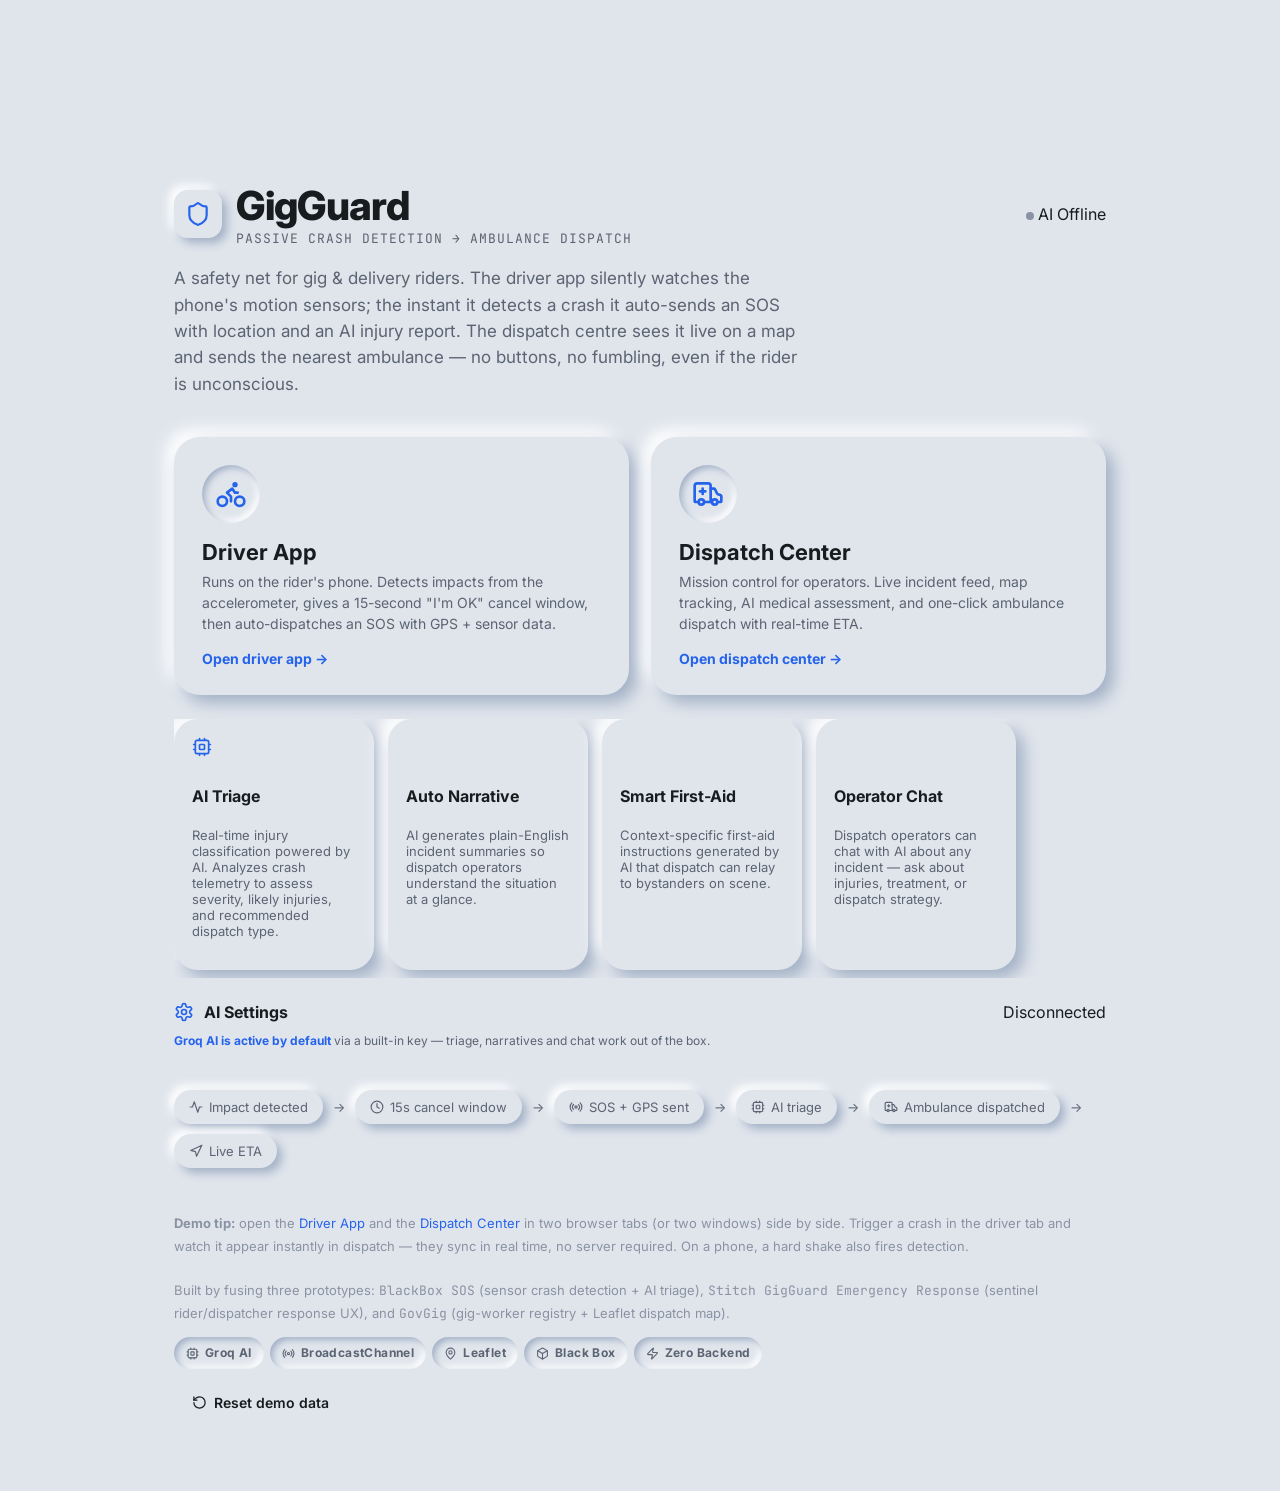
==== index.html @ 2ca0864c "initial commit: build driver and dispatch interfaces, integrate map and triage logic" ====
<!DOCTYPE html>
<html lang="en">
<head>
  <meta charset="UTF-8" />
  <meta name="viewport" content="width=device-width, initial-scale=1.0" />
  <title>GigGuard — Crash Detection &amp; Ambulance Dispatch</title>
  <meta name="description" content="AI-powered crash detection and ambulance dispatch for gig workers. Passive sensor monitoring, AI injury triage, and real-time ambulance tracking." />
  <link rel="preconnect" href="https://fonts.googleapis.com" />
  <link rel="preconnect" href="https://fonts.gstatic.com" crossorigin />
  <link href="https://fonts.googleapis.com/css2?family=Space+Grotesk:wght@500;600;700;800&family=Inter:wght@400;500;600;700&family=JetBrains+Mono:wght@400;500&display=swap" rel="stylesheet" />
  <link rel="stylesheet" href="styles.css" />
</head>
<body>
  <!-- animated background particles -->
  <div class="particles" id="particles"></div>

  <div class="landing fade-in">
    <div class="brand-row">
      <div class="logo-mark"><span class="ico-host" data-icon="shield" data-size="26"></span></div>
      <div>
        <h1 class="h1">GigGuard</h1>
        <div class="muted mono" style="font-size:13px;letter-spacing:1px;">PASSIVE CRASH DETECTION → AMBULANCE DISPATCH</div>
      </div>
      <div class="spacer" style="flex:1"></div>
      <div id="aiStatus" class="ai-badge" style="cursor:pointer;" title="Click to configure AI">
        <span class="dot" id="aiDot" style="background:var(--dim)"></span>
        <span id="aiLabel">AI Offline</span>
      </div>
    </div>

    <p class="subtitle">
      A safety net for gig & delivery riders. The driver app silently watches the phone's motion
      sensors; the instant it detects a crash it auto-sends an SOS with location and an AI injury
      report. The dispatch centre sees it live on a map and sends the nearest ambulance — no buttons,
      no fumbling, even if the rider is unconscious.
    </p>

    <div class="role-grid">
      <a class="role-card card-hover glass" href="driver.html" id="driverCard">
        <div class="role-icon"><span class="ico-host" data-icon="bike" data-size="32"></span></div>
        <h3>Driver App</h3>
        <p>Runs on the rider's phone. Detects impacts from the accelerometer, gives a 15-second
           "I'm OK" cancel window, then auto-dispatches an SOS with GPS + sensor data.</p>
        <div class="go">Open driver app →</div>
      </a>

      <a class="role-card card-hover glass" href="admin.html" id="dispatchCard">
        <div class="role-icon"><span class="ico-host" data-icon="ambulance" data-size="32"></span></div>
        <h3>Dispatch Center</h3>
        <p>Mission control for operators. Live incident feed, map tracking, AI medical assessment,
           and one-click ambulance dispatch with real-time ETA.</p>
        <div class="go">Open dispatch center →</div>
      </a>
    </div>

    <!-- ===== AI Features Showcase ===== -->
    <div style="margin:24px 0;display:flex;gap:14px;overflow-x:auto;padding-bottom:8px;scroll-snap-type:x mandatory;" class="hide-scrollbar">
      <div class="card glass" style="flex:0 0 200px;scroll-snap-align:start;">
        <span class="ico-host" data-icon="cpu" data-size="20" style="color:var(--accent);margin-bottom:8px;"></span>
        <h4>AI Triage</h4>
        <p class="muted" style="font-size:13px;">Real-time injury classification powered by AI. Analyzes crash telemetry to assess severity, likely injuries, and recommended dispatch type.</p>
      </div>
      <div class="card glass" style="flex:0 0 200px;scroll-snap-align:start;">
        <span class="ico-host" data-icon="file-text" data-size="20" style="color:var(--accent-2);margin-bottom:8px;"></span>
        <h4>Auto Narrative</h4>
        <p class="muted" style="font-size:13px;">AI generates plain-English incident summaries so dispatch operators understand the situation at a glance.</p>
      </div>
      <div class="card glass" style="flex:0 0 200px;scroll-snap-align:start;">
        <span class="ico-host" data-icon="heart" data-size="20" style="color:var(--good);margin-bottom:8px;"></span>
        <h4>Smart First-Aid</h4>
        <p class="muted" style="font-size:13px;">Context-specific first-aid instructions generated by AI that dispatch can relay to bystanders on scene.</p>
      </div>
      <div class="card glass" style="flex:0 0 200px;scroll-snap-align:start;">
        <span class="ico-host" data-icon="message-circle" data-size="20" style="color:var(--serious);margin-bottom:8px;"></span>
        <h4>Operator Chat</h4>
        <p class="muted" style="font-size:13px;">Dispatch operators can chat with AI about any incident — ask about injuries, treatment, or dispatch strategy.</p>
      </div>
    </div>

    <!-- ===== Settings Panel ===== -->
    <div class="settings-panel glass" id="settingsPanel">
      <div style="display:flex;align-items:center;gap:10px;margin-bottom:14px;">
        <span class="ico-host" data-icon="settings" data-size="20" style="color:var(--accent)"></span>
        <h3 style="margin:0;font-size:16px;">AI Settings</h3>
        <span class="spacer" style="flex:1"></span>
        <span id="settingsStatus" class="connection-status status-disconnected">Disconnected</span>
      </div>
      <div class="muted" style="font-size:12px;margin:-4px 0 14px;line-height:1.5;">
        <strong style="color:var(--accent);">Groq AI is active by default</strong> via a built-in key — triage, narratives and chat work out of the box.
      </div>
    </div>

    <div class="flow">
      <span class="step"><span class="ico-host" data-icon="activity" data-size="14"></span> Impact detected</span> →
      <span class="step"><span class="ico-host" data-icon="clock" data-size="14"></span> 15s cancel window</span> →
      <span class="step"><span class="ico-host" data-icon="radio" data-size="14"></span> SOS + GPS sent</span> →
      <span class="step glass"><span class="ico-host" data-icon="cpu" data-size="14"></span> AI triage</span> →
      <span class="step"><span class="ico-host" data-icon="ambulance" data-size="14"></span> Ambulance dispatched</span> →
      <span class="step"><span class="ico-host" data-icon="navigation" data-size="14"></span> Live ETA</span>
    </div>

    <p class="foot">
      <strong>Demo tip:</strong> open the <a href="driver.html" target="_blank">Driver App</a> and the
      <a href="admin.html" target="_blank">Dispatch Center</a> in two browser tabs (or two windows) side by side.
      Trigger a crash in the driver tab and watch it appear instantly in dispatch — they sync in real time,
      no server required. On a phone, a hard shake also fires detection.<br /><br />
      Built by fusing three prototypes: <span class="mono">BlackBox SOS</span> (sensor crash detection + AI triage),
      <span class="mono">Stitch GigGuard Emergency Response</span> (sentinel rider/dispatcher response UX),
      and <span class="mono">GovGig</span> (gig-worker registry + Leaflet dispatch map).
      <span class="tech-badges" style="margin-top:12px;display:flex;gap:6px;flex-wrap:wrap;">
        <span class="pill glass"><span class="ico-host" data-icon="cpu" data-size="13"></span> Groq AI</span>
        <span class="pill glass"><span class="ico-host" data-icon="radio" data-size="13"></span> BroadcastChannel</span>
        <span class="pill glass"><span class="ico-host" data-icon="map-pin" data-size="13"></span> Leaflet</span>
        <span class="pill glass"><span class="ico-host" data-icon="box" data-size="13"></span> Black Box</span>
        <span class="pill glass"><span class="ico-host" data-icon="zap" data-size="13"></span> Zero Backend</span>
      </span>
      <button id="reset" class="btn btn-ghost" style="margin-top:14px;"><span class="ico-host" data-icon="rotate-ccw" data-size="15"></span> Reset demo data</button>
    </p>
  </div>

  <script src="icons.js"></script>
  <script src="secrets.js"></script>
  <script src="common.js"></script>
  <script>
    /* ---- Settings panel logic ---- */
    const settingsStatus = document.getElementById('settingsStatus');
    const aiDot = document.getElementById('aiDot');
    const aiLabel = document.getElementById('aiLabel');

    // Load saved settings
    function loadUI() {
      updateStatus();
    }

    function updateStatus() {
      const on = AI.isEnabled();
      if (GroqAPI.isEnabled()) {
        settingsStatus.className = 'connection-status status-connected';
        settingsStatus.textContent = GroqAPI.hasBuiltin() ? 'Using built-in Groq' : 'Groq connected';
      } else {
        settingsStatus.className = 'connection-status status-disconnected';
        settingsStatus.textContent = 'Disconnected';
      }
      
      if (on) {
        aiDot.style.background = 'var(--accent)';
        aiLabel.textContent = AI.displayName();
        document.getElementById('aiStatus').className = 'ai-badge ai-badge-connected';
      } else {
        aiDot.style.background = 'var(--dim)';
        aiLabel.textContent = 'AI Offline';
        document.getElementById('aiStatus').className = 'ai-badge';
      }
    }

    // Toggle click on top badge opens settings
    document.getElementById('aiStatus').addEventListener('click', () => {
      document.getElementById('settingsPanel').scrollIntoView({ behavior: 'smooth' });
    });

    // Reset demo data
    document.getElementById('reset').addEventListener('click', () => {
      Store.clear();
      alert('Demo incident data cleared.');
    });

    // Init
    loadUI();

    // ---- Animated particles ----
    (function () {
      const canvas = document.getElementById('particles');
      if (!canvas) return;
      const particleCount = 35;
      const dots = [];
      for (let i = 0; i < particleCount; i++) {
        const dot = document.createElement('div');
        dot.className = 'particle-dot';
        dot.style.left = Math.random() * 100 + '%';
        dot.style.top = Math.random() * 100 + '%';
        dot.style.animationDelay = (Math.random() * 8) + 's';
        dot.style.animationDuration = (6 + Math.random() * 10) + 's';
        dot.style.opacity = (0.15 + Math.random() * 0.25);
        dot.style.width = dot.style.height = (2 + Math.random() * 3) + 'px';
        canvas.appendChild(dot);
        dots.push(dot);
      }
    })();
  </script>
</body>
</html>
---- styles.css ----
/* ===== GigGuard — Sentinel Safety System (light neumorphic theme) ===== */
:root {
  /* neumorphic base */
  --neo-bg: #e0e5ec;
  --neo-light: #ffffff;
  --neo-shadow: #a3b1c6;

  --bg: #e0e5ec;
  --bg-2: #e0e5ec;
  --panel: #e0e5ec;
  --panel-2: #e0e5ec;
  --border: rgba(163,177,198,.30);
  --text: #191c1e;
  --muted: #5b6472;
  --dim: #8a93a3;
  --accent: #2563eb;
  --accent-2: #0d9488;
  --critical: #dc2626;
  --serious: #ea580c;
  --minor: #b45309;
  --good: #16a34a;

  --shadow: 8px 8px 16px var(--neo-shadow), -8px -8px 16px var(--neo-light);
  --shadow-sm: 5px 5px 10px var(--neo-shadow), -5px -5px 10px var(--neo-light);
  --inset: inset 5px 5px 10px var(--neo-shadow), inset -5px -5px 10px var(--neo-light);
  --inset-sm: inset 3px 3px 6px var(--neo-shadow), inset -3px -3px 6px var(--neo-light);
  --radius: 24px;

  --font-head: 'Inter', -apple-system, BlinkMacSystemFont, sans-serif;
  --font-body: 'Inter', -apple-system, BlinkMacSystemFont, 'Segoe UI', Roboto, sans-serif;
  --font-mono: 'JetBrains Mono', ui-monospace, 'SF Mono', Menlo, monospace;
  font-synthesis: none;
}

* { box-sizing: border-box; }
html, body { margin: 0; padding: 0; height: 100%; }
body {
  background: var(--bg);
  color: var(--text);
  font-family: var(--font-body);
  -webkit-font-smoothing: antialiased;
}
a { color: var(--accent); text-decoration: none; }
button { font-family: inherit; cursor: pointer; }

.h1, .title, .status-title, .card-title, .role-card h3, .stat .n, .gauge .val,
.eta-big, .score, .num, .priority .score, .banner, h2, h3 { font-family: var(--font-head); }

.mono { font-family: var(--font-mono); }
.muted { color: var(--muted); }
.dim { color: var(--dim); }

/* inline line icons */
.ico { display: inline-block; vertical-align: -0.18em; flex: none; }
.ico-host { display: inline-flex; align-items: center; justify-content: center; line-height: 0; }
.btn .ico, .pill .ico { vertical-align: -0.2em; }

/* ---- neumorphic primitives ---- */
.neo-flat { background: var(--neo-bg); box-shadow: var(--shadow); }
.neo-pressed { background: var(--neo-bg); box-shadow: var(--inset); }

/* ---- buttons ---- */
.btn {
  display: inline-flex;
  align-items: center;
  justify-content: center;
  gap: 7px;
  border: none;
  background: var(--neo-bg);
  color: var(--text);
  padding: 11px 18px;
  border-radius: 14px;
  font-weight: 600;
  font-size: 14px;
  box-shadow: var(--shadow-sm);
  transition: box-shadow .18s ease, transform .06s ease, background .15s ease, color .15s;
}
.btn:hover { color: var(--accent); }
.btn:active { box-shadow: var(--inset-sm); transform: scale(.99); }
.btn:disabled { opacity: .55; cursor: not-allowed; box-shadow: var(--inset-sm); }
.btn-primary { background: var(--accent); color: #fff; box-shadow: var(--shadow-sm); }
.btn-primary:hover { background: #1d4ed8; color: #fff; }
.btn-danger { background: var(--critical); color: #fff; }
.btn-danger:hover { background: #b91c1c; color: #fff; }
.btn-good { background: var(--good); color: #fff; }
.btn-good:hover { color: #fff; }
.btn-ghost { background: transparent; box-shadow: none; }
.btn-ghost:active { box-shadow: none; }
.btn-block { width: 100%; display: flex; align-items: center; justify-content: center; gap: 8px; }
.btn-lg { padding: 16px 22px; font-size: 16px; border-radius: 18px; }

/* ---- pills / badges ---- */
.pill {
  display: inline-flex; align-items: center; gap: 6px;
  padding: 6px 12px; border-radius: 999px; font-size: 12px; font-weight: 700;
  letter-spacing: .4px; color: var(--muted);
  background: var(--neo-bg); box-shadow: var(--inset-sm);
}
.dot { width: 8px; height: 8px; border-radius: 50%; display: inline-block; }
.sev-CRITICAL { color: var(--critical); background: rgba(220,38,38,.12); box-shadow: none; }
.sev-SERIOUS  { color: var(--serious);  background: rgba(234,88,12,.12);  box-shadow: none; }
.sev-MINOR    { color: var(--minor);    background: rgba(180,83,9,.12);   box-shadow: none; }

/* ---- cards ---- */
.card {
  background: var(--neo-bg);
  border: none;
  border-radius: var(--radius);
  padding: 18px;
  box-shadow: var(--shadow);
}
.card-title { font-size: 12px; text-transform: uppercase; letter-spacing: 1px; color: var(--muted); margin: 0 0 12px; font-weight: 700; font-family: var(--font-mono); }

/* ===== Landing ===== */
.landing { max-width: 980px; margin: 0 auto; padding: 56px 24px; }
.brand-row { display: flex; align-items: center; gap: 14px; }
.logo-mark {
  width: 48px; height: 48px; border-radius: 14px; display: grid; place-items: center;
  background: var(--neo-bg); color: var(--accent); box-shadow: var(--shadow-sm);
}
.h1 { font-size: 40px; font-weight: 800; margin: 0; letter-spacing: -1px; color: var(--text); }
.subtitle { color: var(--muted); font-size: 17px; max-width: 640px; line-height: 1.55; margin: 18px 0 0; }
.role-grid { display: grid; grid-template-columns: 1fr 1fr; gap: 22px; margin-top: 40px; }
.role-card {
  display: block; padding: 28px; border-radius: 26px;
  background: var(--neo-bg); box-shadow: var(--shadow);
  transition: transform .12s ease, box-shadow .18s ease;
}
.role-card:hover { transform: translateY(-3px); }
.role-card:active { box-shadow: var(--inset); }
.role-icon { width: 58px; height: 58px; border-radius: 50%; display: grid; place-items: center; color: var(--accent); background: var(--neo-bg); box-shadow: var(--inset-sm); }
.role-card h3 { margin: 16px 0 6px; font-size: 22px; color: var(--text); }
.role-card p { margin: 0; color: var(--muted); line-height: 1.5; font-size: 14px; }
.role-card .go { margin-top: 16px; color: var(--accent); font-weight: 700; font-size: 14px; }
.flow { margin-top: 40px; display: flex; gap: 10px; flex-wrap: wrap; align-items: center; color: var(--muted); font-size: 13px; }
.flow .step { display: inline-flex; align-items: center; gap: 6px; background: var(--neo-bg); padding: 9px 15px; border-radius: 999px; box-shadow: var(--shadow-sm); }
.foot { margin-top: 44px; color: var(--dim); font-size: 13px; line-height: 1.7; }

@media (max-width: 720px) {
  .role-grid { grid-template-columns: 1fr; }
  .h1 { font-size: 30px; }
}

/* ===== top bar (shared by driver + admin) ===== */
.topbar {
  display: flex; align-items: center; gap: 14px;
  padding: 12px 20px;
  background: var(--bg);
  position: sticky; top: 0; z-index: 1000;
  box-shadow: 0 6px 16px rgba(163,177,198,.35);
}
.topbar .logo-mark { width: 38px; height: 38px; border-radius: 11px; }
.topbar .title { font-weight: 800; letter-spacing: -.3px; color: var(--text); }
.topbar .role-tag { font-size: 12px; color: var(--muted); font-weight: 500; }
.topbar .spacer { flex: 1; }
.live-dot { width: 9px; height: 9px; border-radius: 50%; background: var(--good); box-shadow: 0 0 0 0 rgba(22,163,74,.5); animation: pulse 1.8s infinite; }
@keyframes pulse { 0%{box-shadow:0 0 0 0 rgba(22,163,74,.5);} 70%{box-shadow:0 0 0 10px rgba(22,163,74,0);} 100%{box-shadow:0 0 0 0 rgba(22,163,74,0);} }

/* AI incident chat */
.chat-container { display: flex; flex-direction: column; gap: 10px; }
.chat-suggestions { display: flex; flex-wrap: wrap; gap: 6px; }
.chat-suggestion { font-size: 11px; padding: 6px 10px; border-radius: 999px; border: none; background: var(--neo-bg); box-shadow: var(--shadow-sm); color: var(--muted); cursor: pointer; transition: box-shadow .15s, color .15s; }
.chat-suggestion:hover { color: var(--accent); }
.chat-suggestion:active { box-shadow: var(--inset-sm); }
.chat-messages { flex: 1; overflow-y: auto; display: flex; flex-direction: column; gap: 8px; padding: 4px; min-height: 120px; }
.chat-empty { color: var(--dim); font-size: 13px; text-align: center; margin: auto; padding: 24px; }
.chat-bubble { max-width: 85%; padding: 10px 12px; border-radius: 14px; font-size: 13px; line-height: 1.45; white-space: pre-wrap; word-break: break-word; }
.chat-bubble-user { align-self: flex-end; background: var(--accent); color: #fff; border-bottom-right-radius: 4px; }
.chat-bubble-ai { align-self: flex-start; background: var(--neo-bg); box-shadow: var(--shadow-sm); color: var(--text); border-bottom-left-radius: 4px; }
.chat-input-row { display: flex; gap: 8px; }
.chat-input-row input { flex: 1; background: var(--neo-bg); border: none; box-shadow: var(--inset-sm); color: var(--text); padding: 11px 13px; border-radius: 12px; font-size: 13px; }
.chat-input-row input::placeholder { color: var(--dim); }
.typing-dots { display: flex; gap: 4px; align-items: center; width: max-content; }
.typing-dots span { width: 6px; height: 6px; border-radius: 50%; background: var(--dim); animation: typing 1.2s infinite; }
.typing-dots span:nth-child(2) { animation-delay: .2s; }
.typing-dots span:nth-child(3) { animation-delay: .4s; }
@keyframes typing { 0%,60%,100% { opacity: .3; transform: translateY(0); } 30% { opacity: 1; transform: translateY(-3px); } }
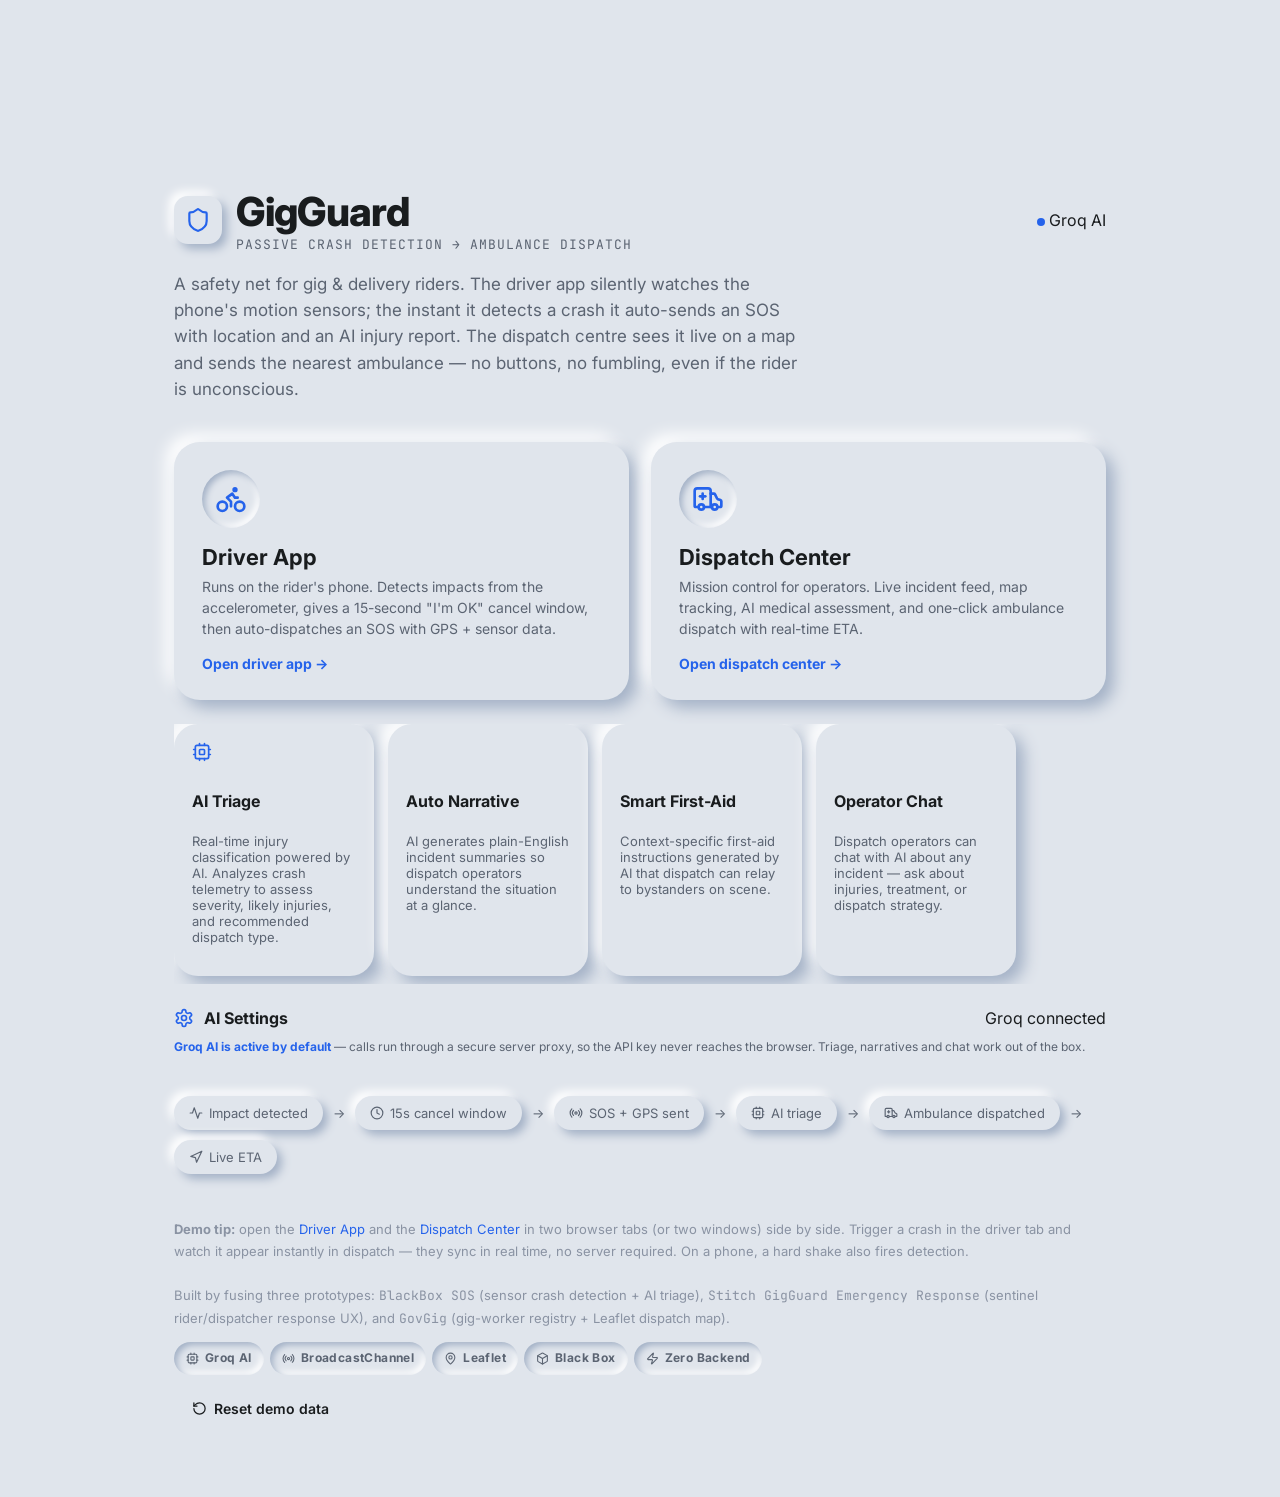
==== commit 3b97f24a: "Add serverless Groq proxy so AI works in production without exposing the key - api/groq.js: Vercel f" ====
--- a/index.html
+++ b/index.html
@@ -86,7 +86,7 @@
         <span id="settingsStatus" class="connection-status status-disconnected">Disconnected</span>
       </div>
       <div class="muted" style="font-size:12px;margin:-4px 0 14px;line-height:1.5;">
-        <strong style="color:var(--accent);">Groq AI is active by default</strong> via a built-in key — triage, narratives and chat work out of the box.
+        <strong style="color:var(--accent);">Groq AI is active by default</strong> — calls run through a secure server proxy, so the API key never reaches the browser. Triage, narratives and chat work out of the box.
       </div>
     </div>
 
